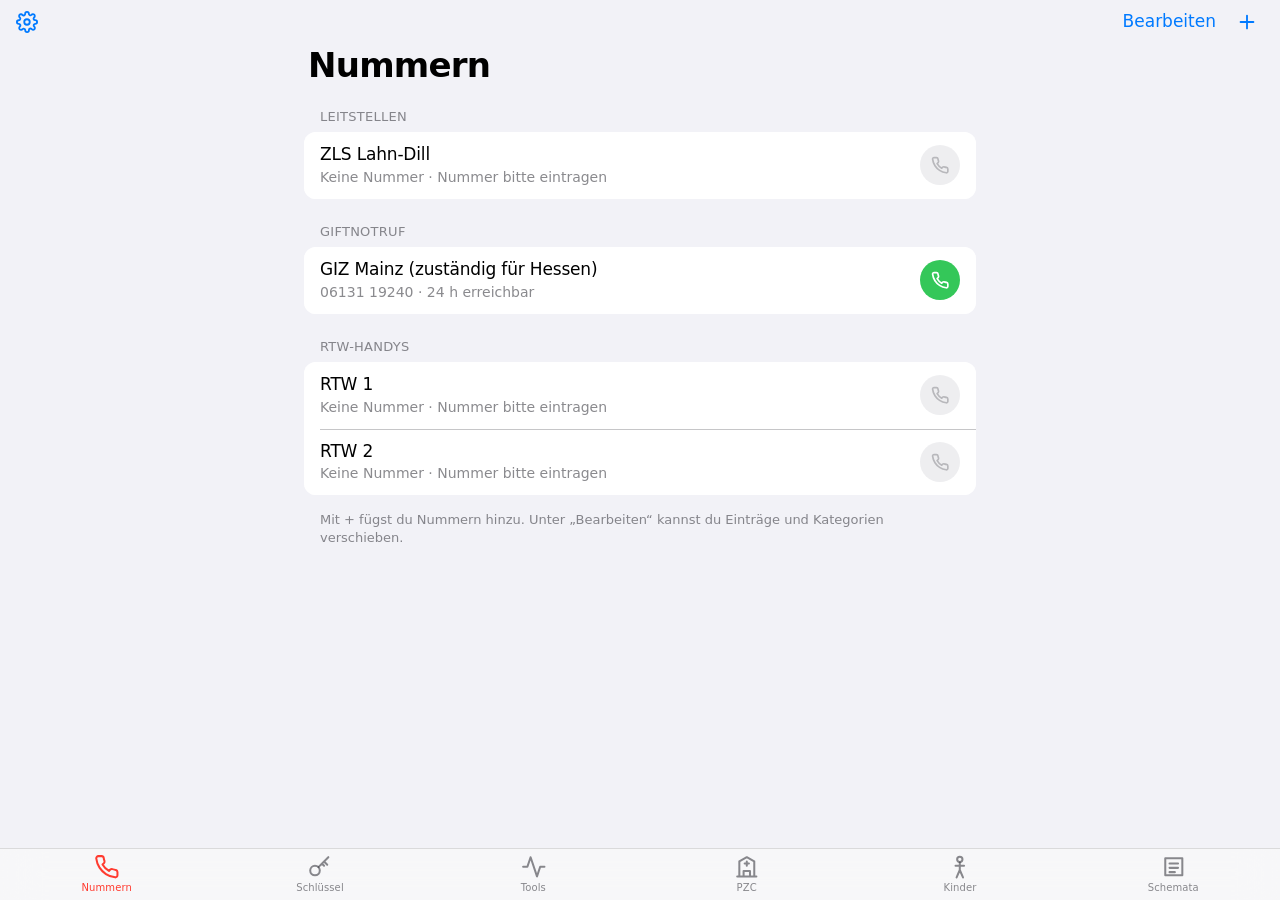
==== index.html @ 91bb999e "RD Pocket: Web-App für den Rettungsdienst Nummern, Schlüsselcodes, Puls/AF-Zähler, CPR-Metronom, PZC" ====
<!doctype html>
<html lang="de">
<head>
  <meta charset="utf-8">
  <meta name="viewport" content="width=device-width, initial-scale=1, viewport-fit=cover">
  <meta name="apple-mobile-web-app-capable" content="yes">
  <meta name="mobile-web-app-capable" content="yes">
  <meta name="apple-mobile-web-app-status-bar-style" content="black-translucent">
  <meta name="apple-mobile-web-app-title" content="RD Pocket">
  <meta name="format-detection" content="telephone=no">
  <meta name="robots" content="noindex, nofollow">
  <meta name="theme-color" content="#000000" media="(prefers-color-scheme: dark)">
  <meta name="theme-color" content="#f2f2f7" media="(prefers-color-scheme: light)">
  <title>RD Pocket</title>
  <link rel="manifest" href="manifest.webmanifest">
  <link rel="apple-touch-icon" href="icon-180.png">
  <link rel="icon" href="icon-512.png">
  <link rel="stylesheet" href="styles.css">
</head>
<body>
  <header class="navbar" id="navbar">
    <div class="nav-left" id="navLeft"></div>
    <div class="nav-title" id="navTitle"></div>
    <div class="nav-right" id="navRight"></div>
  </header>

  <main id="viewport"><div id="view" class="page"></div></main>

  <nav class="tabbar" id="tabbar">
    <button data-tab="nummern">
      <svg viewBox="0 0 24 24"><path d="M22 16.9v3a2 2 0 0 1-2.2 2 19.8 19.8 0 0 1-8.6-3.1 19.5 19.5 0 0 1-6-6A19.8 19.8 0 0 1 2.1 4.2 2 2 0 0 1 4.1 2h3a2 2 0 0 1 2 1.7c.1 1 .4 1.9.7 2.8a2 2 0 0 1-.5 2.1L8 9.9a16 16 0 0 0 6 6l1.3-1.3a2 2 0 0 1 2.1-.4c.9.3 1.8.6 2.8.7a2 2 0 0 1 1.7 2z"/></svg>
      <span>Nummern</span></button>
    <button data-tab="codes">
      <svg viewBox="0 0 24 24"><circle cx="7.5" cy="15.5" r="4.5"/><path d="M10.7 12.3L20 3M16 7l3 3M14 9l2 2"/></svg>
      <span>Schlüssel</span></button>
    <button data-tab="tools">
      <svg viewBox="0 0 24 24"><path d="M22 12h-4l-3 9L9 3l-3 9H2"/></svg>
      <span>Tools</span></button>
    <button data-tab="pzc">
      <svg viewBox="0 0 24 24"><path d="M3 21h18M5 21V7l7-4 7 4v14M10 9h4M12 7v4M9 21v-5h6v5"/></svg>
      <span>PZC</span></button>
    <button data-tab="kinder">
      <svg viewBox="0 0 24 24"><circle cx="12" cy="5" r="2.5"/><path d="M12 8v7M8 11h8M9 22l3-7 3 7"/></svg>
      <span>Kinder</span></button>
    <button data-tab="schema">
      <svg viewBox="0 0 24 24"><path d="M4 4h16v16H4zM8 9h8M8 13h8M8 17h5"/></svg>
      <span>Schemata</span></button>
  </nav>

  <div id="pagerLayer" class="pager-layer" aria-hidden="true"></div>
  <div id="sheetRoot"></div>
  <div id="toast" class="toast" role="status" aria-live="polite"></div>
  <!-- iOS 18+: Klick auf ein switch-Label löst ein haptisches Feedback aus -->
  <label id="hapticLabel" class="sr-only" aria-hidden="true"><input type="checkbox" switch tabindex="-1"></label>

  <script src="data.js"></script>
  <script src="app.js"></script>
</body>
</html>
---- styles.css ----
/* ============ Tokens (iOS-Systemfarben) ============ */
:root {
  --bg: #000000;
  --bg-grouped: #000000;
  --cell: #1c1c1e;
  --cell-2: #2c2c2e;
  --cell-3: #3a3a3c;
  --fill: rgba(118, 118, 128, .24);
  --sep: rgba(84, 84, 88, .65);
  --label: #ffffff;
  --label-2: rgba(235, 235, 245, .6);
  --label-3: rgba(235, 235, 245, .3);
  --red: #ff453a;
  --red-soft: rgba(255, 69, 58, .16);
  --blue: #0a84ff;
  --green: #30d158;
  --yellow: #ffd60a;
  --orange: #ff9f0a;
  --bar: rgba(22, 22, 24, .72);
  --bar-edge: rgba(255, 255, 255, .08);
  --shadow: 0 10px 40px rgba(0, 0, 0, .5);
  --radius: 12px;
  --tabh: 3.25rem;
  --navh: 2.75rem;
  color-scheme: dark;
}
@media (prefers-color-scheme: light) {
  :root:not([data-theme="dark"]) {
    --bg: #f2f2f7; --bg-grouped: #f2f2f7; --cell: #ffffff; --cell-2: #e5e5ea; --cell-3: #d1d1d6;
    --fill: rgba(118, 118, 128, .12); --sep: rgba(60, 60, 67, .29);
    --label: #000000; --label-2: rgba(60, 60, 67, .6); --label-3: rgba(60, 60, 67, .3);
    --red: #ff3b30; --red-soft: rgba(255, 59, 48, .12); --blue: #007aff; --green: #34c759; --yellow: #ffcc00; --orange: #ff9500;
    --bar: rgba(249, 249, 249, .78); --bar-edge: rgba(0, 0, 0, .12); --shadow: 0 10px 40px rgba(0, 0, 0, .18);
    color-scheme: light;
  }
}
:root[data-theme="light"] {
  --bg: #f2f2f7; --bg-grouped: #f2f2f7; --cell: #ffffff; --cell-2: #e5e5ea; --cell-3: #d1d1d6;
  --fill: rgba(118, 118, 128, .12); --sep: rgba(60, 60, 67, .29);
  --label: #000000; --label-2: rgba(60, 60, 67, .6); --label-3: rgba(60, 60, 67, .3);
  --red: #ff3b30; --red-soft: rgba(255, 59, 48, .12); --blue: #007aff; --green: #34c759; --yellow: #ffcc00; --orange: #ff9500;
  --bar: rgba(249, 249, 249, .78); --bar-edge: rgba(0, 0, 0, .12); --shadow: 0 10px 40px rgba(0, 0, 0, .18);
  color-scheme: light;
}

/* ============ Base ============ */
* { box-sizing: border-box; -webkit-tap-highlight-color: transparent; }
html { font: 100%/1.4 -apple-system, BlinkMacSystemFont, "SF Pro Text", system-ui, "Segoe UI", Roboto, sans-serif; -webkit-text-size-adjust: 100%; }
html, body { margin: 0; background: var(--bg); color: var(--label); }
body { -webkit-font-smoothing: antialiased; overscroll-behavior-y: none; -webkit-user-select: none; user-select: none; transition: background-color .3s ease; }
input, textarea { -webkit-user-select: text; user-select: text; }
button { font: inherit; color: inherit; cursor: pointer; touch-action: manipulation; }
a { color: inherit; }
.sr-only { position: fixed; left: -9999px; top: 0; width: 1px; height: 1px; overflow: hidden; }

/* ============ Navigation bar (translucent, scroll edge effect) ============ */
.navbar {
  position: fixed; top: 0; left: 0; right: 0; z-index: 20;
  height: calc(env(safe-area-inset-top) + var(--navh));
  padding: env(safe-area-inset-top) .5rem 0;
  display: grid; grid-template-columns: 1fr auto 1fr; align-items: center;
  background: transparent;
  transition: background-color .2s ease;
}
.navbar::after { /* Scroll-Edge statt harter Linie – nur sichtbar, wenn Inhalt darunter liegt */
  content: ""; position: absolute; left: 0; right: 0; bottom: -1px; height: 1px; background: var(--bar-edge); opacity: 0; transition: opacity .2s;
}
.navbar.scrolled { background: var(--bar); -webkit-backdrop-filter: blur(20px) saturate(180%); backdrop-filter: blur(20px) saturate(180%); }
.navbar.scrolled::after { opacity: 1; }
.nav-title { font-weight: 600; font-size: 1.0625rem; letter-spacing: -.01em; opacity: 0; transform: translateY(4px); transition: opacity .2s, transform .2s; white-space: nowrap; max-width: 60vw; overflow: hidden; text-overflow: ellipsis; }
.navbar.scrolled .nav-title, .navbar.always .nav-title { opacity: 1; transform: none; }
.nav-left { justify-self: start; display: flex; }
.nav-right { justify-self: end; display: flex; gap: .25rem; }
.navbtn { background: none; border: 0; color: var(--blue); font-size: 1.0625rem; padding: .5rem; min-height: 44px; min-width: 44px; display: flex; align-items: center; gap: .15rem; border-radius: 10px; transition: opacity .1s; }
.navbtn:active { opacity: .35; transition: none; }
.navbtn.bold { font-weight: 600; }
.navbtn svg { width: 1.375rem; height: 1.375rem; fill: none; stroke: currentColor; stroke-width: 2; stroke-linecap: round; stroke-linejoin: round; }

/* ============ Pages ============ */
#viewport { position: relative; overflow-x: clip; }
.page {
  padding: calc(env(safe-area-inset-top) + var(--navh)) 1rem calc(var(--tabh) + env(safe-area-inset-bottom) + 1.75rem);
  max-width: 44rem; margin: 0 auto; min-height: 100vh; background: var(--bg);
  will-change: transform; touch-action: pan-y;
}
/* Nachbarseite beim Wischen zwischen Reitern */
.pager-layer { position: fixed; inset: 0; z-index: 1; pointer-events: none; overflow: hidden; }
.pager-nb { position: absolute; top: 0; left: 0; right: 0; height: 100vh; overflow: hidden; }
.large-title { font-size: 2.125rem; line-height: 1.12; font-weight: 700; letter-spacing: -.022em; margin: .1rem .25rem .75rem; }
.subtitle { color: var(--label-2); font-size: .9375rem; margin: -.5rem .25rem 1rem; }

/* ============ Tab bar (translucent material) ============ */
.tabbar {
  position: fixed; bottom: 0; left: 0; right: 0; z-index: 20;
  display: grid; grid-template-columns: repeat(6, 1fr);
  height: calc(var(--tabh) + env(safe-area-inset-bottom));
  padding-bottom: env(safe-area-inset-bottom);
  background: var(--bar); -webkit-backdrop-filter: blur(20px) saturate(180%); backdrop-filter: blur(20px) saturate(180%);
  border-top: .5px solid var(--bar-edge);
}
.tabbar button { background: none; border: 0; color: var(--label-2); display: flex; flex-direction: column; align-items: center; justify-content: center; gap: 2px; font-size: .625rem; font-weight: 500; letter-spacing: .01em; }
.tabbar svg { width: 1.6rem; height: 1.6rem; fill: none; stroke: currentColor; stroke-width: 1.9; stroke-linecap: round; stroke-linejoin: round; transition: transform .12s ease-out; }
.tabbar button:active svg { transform: scale(.86); transition: none; }
.tabbar button.active { color: var(--red); }

/* ============ Grouped inset lists ============ */
.section-header { font-size: .8125rem; text-transform: uppercase; letter-spacing: .02em; color: var(--label-2); margin: 1.5rem 1rem .4rem; }
.section-header:first-child { margin-top: .25rem; }
.section-footer { font-size: .8125rem; color: var(--label-2); margin: .45rem 1rem 0; line-height: 1.35; }
.group { background: var(--cell); border-radius: var(--radius); overflow: hidden; }
.cell {
  position: relative; display: flex; align-items: center; gap: .75rem; min-height: 2.75rem; padding: .6875rem 1rem;
  background: var(--cell); transition: background-color .25s ease;
}
.cell + .cell::before { content: ""; position: absolute; top: 0; right: 0; left: 1rem; height: .5px; background: var(--sep); }
.cell.tappable:active, .cell.pressed { background: var(--cell-3); transition: none; }
.cell .grow { flex: 1; min-width: 0; }
.cell .t { font-size: 1.0625rem; letter-spacing: -.01em; }
.cell .s { font-size: .875rem; color: var(--label-2); margin-top: 1px; }
.cell .chev { color: var(--label-3); font-size: 1.25rem; font-weight: 600; }
.cell .val { color: var(--label-2); }
.card { background: var(--cell); border-radius: var(--radius); padding: 1rem; }
.muted { color: var(--label-2); }
.small { font-size: .875rem; }
.notice { background: var(--cell); border-radius: var(--radius); padding: .75rem 1rem; font-size: .875rem; color: var(--label-2); display: flex; gap: .65rem; align-items: flex-start; margin-top: 1rem; }
.notice b { color: var(--label); font-weight: 600; }
.notice .ico { color: var(--orange); font-size: 1.1rem; line-height: 1.2; }

/* ============ Buttons ============ */
.btn {
  border: 0; border-radius: 12px; padding: .8rem 1rem; font-size: 1.0625rem; font-weight: 600; letter-spacing: -.01em;
  background: var(--fill); color: var(--blue); display: inline-flex; align-items: center; justify-content: center; gap: .4rem;
  transition: transform .15s ease-out, opacity .15s;
}
.btn:active { transform: scale(.97); opacity: .8; transition: none; }
.btn.filled { background: var(--blue); color: #fff; }
.btn.red { background: var(--red); color: #fff; }
.btn.tinted-red { background: var(--red-soft); color: var(--red); }
.btn.block { width: 100%; }
.btn:disabled { opacity: .35; transform: none; }
.btn-row { display: grid; grid-template-columns: 1fr 1fr; gap: .625rem; }
.round {
  width: 2.5rem; height: 2.5rem; border-radius: 50%; border: 0; flex: none; display: grid; place-items: center; text-decoration: none;
  background: var(--green); color: #fff; transition: transform .15s ease-out;
}
.round:active { transform: scale(.88); transition: none; }
.round.blue { background: var(--blue); }
.round.off { background: var(--fill); color: var(--label-3); pointer-events: none; }
.round svg { width: 1.15rem; height: 1.15rem; fill: none; stroke: currentColor; stroke-width: 2.2; stroke-linecap: round; stroke-linejoin: round; }
.keycode { font: 600 1.25rem/1 ui-monospace, "SF Mono", Menlo, monospace; letter-spacing: .06em; font-variant-numeric: tabular-nums; background: var(--fill); padding: .45rem .7rem; border-radius: 9px; white-space: nowrap; }
.keycode.none { color: var(--label-3); }
.del-btn { width: 1.4rem; height: 1.4rem; border-radius: 50%; border: 0; background: var(--red); color: #fff; font-weight: 800; font-size: 1rem; line-height: 1; flex: none; display: grid; place-items: center; }

/* ============ Bearbeiten: Drag & Drop ============ */
.edit-list { position: relative; }
.ed-item { position: relative; display: flex; align-items: center; gap: .75rem; background: var(--bg); }
.ed-head { padding: 1.25rem .25rem .4rem 1rem; }
.ed-item:first-child.ed-head { padding-top: .25rem; }
.ed-gname { flex: 1; text-align: left; border: 0; background: none; padding: .2rem 0; font-size: .8125rem; text-transform: uppercase; letter-spacing: .02em; color: var(--label-2); font-weight: 600; }
.ed-gname:active { opacity: .5; }
.ed-cell { background: var(--cell); padding: .55rem .25rem .55rem 1rem; min-height: 3.25rem; }
.ed-cell:not(.first)::before { content: ""; position: absolute; top: 0; right: 0; left: 3.15rem; height: .5px; background: var(--sep); }
.ed-cell.first { border-radius: var(--radius) var(--radius) 0 0; }
.ed-cell.last { border-radius: 0 0 var(--radius) var(--radius); }
.ed-cell.first.last, .ed-cell.only { border-radius: var(--radius); }
.ed-cell .grow { flex: 1; min-width: 0; cursor: pointer; }
.ed-cell .t { font-size: 1.0625rem; letter-spacing: -.01em; }
.ed-cell .s { font-size: .875rem; color: var(--label-2); }
.ed-empty { color: var(--label-3); font-size: .9375rem; justify-content: center; border: 1.5px dashed var(--sep); background: transparent; }
.handle { width: 2.75rem; height: 2.75rem; flex: none; display: grid; place-items: center; color: var(--label-3); touch-action: none; cursor: grab; }
.handle svg { width: 1.3rem; height: 1.3rem; fill: none; stroke: currentColor; stroke-width: 2; stroke-linecap: round; }
.ed-item.shifting { transition: transform .22s cubic-bezier(.2, .8, .2, 1); }
.ed-item.lifted { z-index: 10; border-radius: var(--radius); box-shadow: 0 12px 32px rgba(0, 0, 0, .35); cursor: grabbing; }
.ed-head.lifted { background: var(--cell-2); }
.ed-cell.lifted::before { display: none; }
.ed-item .del-btn { transition: transform .25s cubic-bezier(.2, .8, .2, 1); }
.ed-item.reveal .del-btn { transform: rotate(-90deg); }
.del-confirm { display: none; border: 0; background: var(--red); color: #fff; font-size: .9375rem; font-weight: 600; padding: 0 1rem; align-self: stretch; margin: -.55rem -.25rem -.55rem 0; flex: none; }
.ed-head .del-confirm { margin: .2rem 0; border-radius: 8px; padding: .35rem .8rem; font-size: .8125rem; align-self: center; }
.ed-cell.first .del-confirm { border-top-right-radius: var(--radius); }
.ed-cell.last .del-confirm { border-bottom-right-radius: var(--radius); }
.ed-cell.only .del-confirm, .ed-cell.first.last .del-confirm { border-radius: 0 var(--radius) var(--radius) 0; }
.ed-item.reveal .del-confirm { display: block; animation: revealIn .22s cubic-bezier(.2, .8, .2, 1); }
.ed-item.reveal .handle { display: none; }
.del-confirm:active { filter: brightness(.85); }
@keyframes revealIn { from { opacity: 0; transform: translateX(24px); } to { opacity: 1; transform: none; } }

/* ============ Action Sheet (statt confirm) ============ */
.action-sheet { position: fixed; left: 0; right: 0; bottom: 0; z-index: 45; max-width: 30rem; margin: 0 auto; padding: 0 .5rem calc(env(safe-area-inset-bottom) + .5rem); will-change: transform; }
.as-group, .as-cancel { background: var(--bar); -webkit-backdrop-filter: blur(24px) saturate(180%); backdrop-filter: blur(24px) saturate(180%); border-radius: 14px; overflow: hidden; }
.as-msg { padding: .9rem 1rem; text-align: center; font-size: .8125rem; color: var(--label-2); display: flex; flex-direction: column; gap: .25rem; }
.as-msg b { font-weight: 600; color: var(--label-2); }
.as-btn { display: block; width: 100%; border: 0; background: none; color: var(--blue); font-size: 1.25rem; min-height: 3.5rem; border-top: .5px solid var(--sep); }
.as-btn.red { color: var(--red); }
.as-btn:active { background: var(--fill); }
.as-cancel { margin-top: .5rem; font-weight: 600; border-top: 0; }
.scrim + .action-sheet { z-index: 46; }
.ta { width: 100%; min-height: 9rem; border: 0; border-radius: var(--radius); background: var(--cell); color: var(--label); font: inherit; font-size: 1rem; padding: .75rem 1rem; outline: none; resize: vertical; }
@media (prefers-reduced-transparency: reduce) { .as-group, .as-cancel { -webkit-backdrop-filter: none; backdrop-filter: none; background: var(--cell); } }

/* ============ Segmented control (spring thumb) ============ */
.seg { position: relative; display: grid; grid-auto-flow: column; grid-auto-columns: 1fr; background: var(--fill); border-radius: 9px; padding: 2px; margin: 0 0 1.1rem; }
.seg .thumb { position: absolute; top: 2px; bottom: 2px; left: 0; border-radius: 7px; background: var(--cell-3); box-shadow: 0 3px 8px rgba(0,0,0,.12), 0 3px 1px rgba(0,0,0,.04); will-change: transform; }
:root[data-theme="light"] .seg .thumb { background: #fff; }
@media (prefers-color-scheme: light) { :root:not([data-theme="dark"]) .seg .thumb { background: #fff; } }
.seg button { position: relative; z-index: 1; border: 0; background: none; padding: .42rem .25rem; font-size: .8125rem; font-weight: 500; transition: opacity .1s; }
.seg button.active { font-weight: 600; }
.seg button:active { opacity: .6; transition: none; }

/* ============ Inputs ============ */
.field { display: flex; align-items: center; gap: .75rem; padding: 0 1rem; min-height: 2.75rem; background: var(--cell); position: relative; }
.field + .field::before { content: ""; position: absolute; top: 0; right: 0; left: 1rem; height: .5px; background: var(--sep); }
.field label { width: 6.5rem; flex: none; font-size: 1.0625rem; }
.field input, .field select { flex: 1; min-width: 0; border: 0; background: none; color: var(--label); font: inherit; font-size: 1.0625rem; padding: .7rem 0; outline: none; text-align: right; -webkit-appearance: none; appearance: none; }
.field select { direction: rtl; color: var(--label-2); }
.field input::placeholder { color: var(--label-3); }
.search { width: 100%; border: 0; border-radius: 10px; background: var(--fill); color: var(--label); font: inherit; font-size: 1.0625rem; padding: .5rem .75rem .5rem 2rem; outline: none;
  background-image: url("data:image/svg+xml,%3Csvg xmlns='http://www.w3.org/2000/svg' viewBox='0 0 24 24' fill='none' stroke='%238e8e93' stroke-width='2.5' stroke-linecap='round'%3E%3Ccircle cx='11' cy='11' r='7'/%3E%3Cpath d='M20 20l-3.5-3.5'/%3E%3C/svg%3E");
  background-repeat: no-repeat; background-size: 1rem; background-position: .6rem center; }
.search::placeholder { color: var(--label-2); }

/* ============ Tapper ============ */
.tapgrid { display: grid; grid-template-columns: 1fr 1fr; gap: .75rem; }
.tapper { background: var(--cell); border-radius: 20px; padding: 1rem .9rem .9rem; text-align: center; }
.tapper .kind { font-size: .8125rem; font-weight: 600; color: var(--label-2); text-transform: uppercase; letter-spacing: .03em; }
.tapper .num { font-size: 3.25rem; font-weight: 700; letter-spacing: -.03em; line-height: 1.05; font-variant-numeric: tabular-nums; }
.tapper .unit { color: var(--label-2); font-size: .8125rem; }
.tapbtn {
  position: relative; width: 100%; aspect-ratio: 1; border-radius: 50%; border: 0; margin: .9rem 0 .7rem;
  font-size: 1.15rem; font-weight: 700; letter-spacing: .04em; color: #fff; overflow: visible;
  transition: transform .22s cubic-bezier(.2,.9,.3,1.2);
}
.tapbtn.puls { background: radial-gradient(circle at 35% 28%, #ff7b72, #d70015 75%); box-shadow: 0 8px 24px rgba(255, 59, 48, .35); }
.tapbtn.af { background: radial-gradient(circle at 35% 28%, #64b5ff, #0060df 75%); box-shadow: 0 8px 24px rgba(10, 132, 255, .35); }
.tapbtn.down { transform: scale(.93); transition: none; }
.tapbtn .ring { position: absolute; inset: 0; border-radius: 50%; border: 3px solid currentColor; opacity: 0; pointer-events: none; }
.tapbtn.puls .ring { color: #ff6961; } .tapbtn.af .ring { color: #64b5ff; }
.tapbtn .ring.go { animation: ring .5s ease-out; }
@keyframes ring { from { opacity: .8; transform: scale(1); } to { opacity: 0; transform: scale(1.18); } }
.dots { display: flex; justify-content: center; gap: 4px; height: 8px; }
.dots i { width: 6px; height: 6px; border-radius: 50%; background: var(--fill); transition: background-color .15s, transform .15s; }
.dots i.on { background: var(--label-2); }
.dots.done i { background: var(--green); }
.tapper .info { font-size: .8125rem; color: var(--label-2); margin-top: .55rem; min-height: 1.15em; }
.tapper .info b { color: var(--orange); font-weight: 600; }
.linkbtn { background: none; border: 0; color: var(--blue); font-size: .9375rem; padding: .5rem; margin-top: .2rem; }
.linkbtn:active { opacity: .35; }

/* ============ CPR ============ */
.cpr-wrap { display: grid; place-items: center; margin: .25rem 0 1.25rem; }
.cpr-circle {
  width: min(64vw, 16rem); aspect-ratio: 1; border-radius: 50%; display: grid; place-items: center; text-align: center;
  background: var(--cell); box-shadow: inset 0 0 0 6px var(--cell-2); transition: background-color .18s ease-out, transform .18s ease-out, box-shadow .18s;
}
.cpr-circle.beat { background: var(--red); transform: scale(.965); box-shadow: inset 0 0 0 6px rgba(255,255,255,.18); transition: none; }
.cpr-circle.vent { background: var(--blue); box-shadow: inset 0 0 0 6px rgba(255,255,255,.18); }
.cpr-circle .big { font-size: 4.25rem; font-weight: 700; letter-spacing: -.03em; line-height: 1; font-variant-numeric: tabular-nums; }
.cpr-circle .lbl { font-size: .9375rem; color: var(--label-2); margin-top: .25rem; }
.cpr-circle.beat .lbl, .cpr-circle.vent .lbl { color: rgba(255,255,255,.85); }
.stepper-row { display: flex; align-items: center; gap: .75rem; }
.stepper { display: flex; background: var(--fill); border-radius: 9px; overflow: hidden; flex: none; }
.stepper button { width: 2.9rem; height: 2rem; border: 0; background: none; font-size: 1.25rem; font-weight: 500; }
.stepper button:active { background: var(--cell-3); }
.stepper button + button { border-left: .5px solid var(--sep); }
.timers { display: grid; grid-template-columns: 1fr 1fr; gap: .625rem; }
.timer { background: var(--cell); border-radius: var(--radius); padding: .7rem .9rem; transition: background-color .3s; }
.timer .tl { font-size: .8125rem; color: var(--label-2); }
.timer .tv { font-size: 1.85rem; font-weight: 600; letter-spacing: -.02em; font-variant-numeric: tabular-nums; }
.timer.alert { background: var(--red); color: #fff; }
.timer.alert .tl { color: rgba(255,255,255,.8); }

/* ============ PZC ============ */
.pzc-hero { text-align: center; padding: 1.25rem 1rem 1rem; }
.pzc-code { font: 700 2.75rem/1 ui-monospace, "SF Mono", Menlo, monospace; letter-spacing: .06em; font-variant-numeric: tabular-nums; }
.pzc-code .gap { display: inline-block; width: .35em; }
.pzc-code .ph { color: var(--label-3); }
.pzc-parts { display: grid; grid-template-columns: 3fr 2fr 1fr; max-width: 15rem; margin: .45rem auto 0; font-size: .6875rem; color: var(--label-2); text-transform: uppercase; letter-spacing: .04em; }
.pzc-label { margin-top: .7rem; font-size: .9375rem; min-height: 1.3em; }
.urg { display: grid; grid-template-columns: repeat(3, 1fr); gap: .5rem; }
.urg button { border: 0; border-radius: 12px; padding: .7rem .3rem; font-weight: 600; font-size: .875rem; background: var(--cell); color: var(--label); display: flex; flex-direction: column; align-items: center; gap: .3rem; box-shadow: inset 0 0 0 2px transparent; transition: box-shadow .2s, background-color .2s, transform .15s; }
.urg button:active { transform: scale(.96); transition: none; }
.urg .dot { width: .75rem; height: .75rem; border-radius: 50%; }
.urg .u1 .dot { background: var(--red); } .urg .u2 .dot { background: var(--yellow); } .urg .u3 .dot { background: var(--green); }
.urg .u1.sel { background: var(--red); color: #fff; } .urg .u1.sel .dot { background: #fff; }
.urg .u2.sel { background: var(--yellow); color: #000; } .urg .u2.sel .dot { background: #000; }
.urg .u3.sel { background: var(--green); color: #000; } .urg .u3.sel .dot { background: #000; }
.rmi .code { font: 600 1rem ui-monospace, "SF Mono", Menlo, monospace; color: var(--red); width: 2.6rem; flex: none; }
.rmi .check { color: var(--blue); font-weight: 700; opacity: 0; }
.rmi.sel .check { opacity: 1; }
.chips { display: flex; flex-wrap: wrap; gap: .5rem; }
.chip { border: 0; background: var(--cell); border-radius: 999px; padding: .45rem .85rem; font-size: .9375rem; font-variant-numeric: tabular-nums; transition: transform .15s; }
.chip:active { transform: scale(.95); transition: none; }
.chip.sel { background: var(--blue); color: #fff; }
.chip.mono { font-family: ui-monospace, "SF Mono", Menlo, monospace; }
details.cat > summary { list-style: none; display: flex; align-items: center; justify-content: space-between; cursor: pointer; }
details.cat > summary::-webkit-details-marker { display: none; }
details.cat > summary .chev { transition: transform .25s cubic-bezier(.2,.8,.2,1); }
details.cat[open] > summary .chev { transform: rotate(90deg); }
details.cat > .cell::before { content: ""; position: absolute; top: 0; right: 0; left: 1rem; height: .5px; background: var(--sep); }
details.cat > .cell { padding-left: 1.25rem; }
details.cat + details.cat > summary::before { content: ""; position: absolute; top: 0; right: 0; left: 1rem; height: .5px; background: var(--sep); }
.age-row { display: flex; gap: .5rem; align-items: center; }
.age-input { flex: 1; min-width: 0; border: 0; border-radius: 10px; background: var(--cell); color: var(--label); font: inherit; font-size: 1.0625rem; padding: .65rem .85rem; outline: none; font-variant-numeric: tabular-nums; }
.age-input:disabled { opacity: .4; }
.ivena-btn { font-size: 1.125rem; padding: 1rem; border-radius: 14px; }

/* ============ Tables ============ */
table.vt { width: 100%; border-collapse: collapse; font-size: .875rem; font-variant-numeric: tabular-nums; }
table.vt th { text-align: left; font-size: .75rem; color: var(--label-2); font-weight: 500; padding: .6rem .5rem .35rem; }
table.vt td { padding: .6rem .5rem; border-top: .5px solid var(--sep); }
table.vt td:first-child { font-weight: 500; }
table.vt tr.hl td { background: var(--red-soft); }
.kv .cell .t { font-size: 1rem; }
.kv .cell .val { font-weight: 600; color: var(--label); font-variant-numeric: tabular-nums; text-align: right; }

/* ============ Schemes / Scores ============ */
.letter { width: 2.25rem; height: 2.25rem; border-radius: 9px; background: var(--red); color: #fff; display: grid; place-items: center; font-weight: 700; font-size: 1.125rem; flex: none; }
.letter.sm { width: 2.6rem; font-size: .75rem; letter-spacing: -.01em; }
.scheme-item { align-items: flex-start; }
.scheme-item .t { font-weight: 600; }
.score-bar { position: sticky; top: calc(env(safe-area-inset-top) + var(--navh) + .5rem); z-index: 5; display: flex; align-items: center; gap: .75rem; padding: .75rem 1rem; margin-bottom: .5rem; border-radius: 14px;
  background: var(--bar); -webkit-backdrop-filter: blur(20px) saturate(180%); backdrop-filter: blur(20px) saturate(180%); box-shadow: 0 0 0 .5px var(--bar-edge), 0 6px 20px rgba(0,0,0,.18); }
.score-bar .sv { font-size: 2.25rem; font-weight: 700; letter-spacing: -.03em; font-variant-numeric: tabular-nums; min-width: 2.5ch; text-align: right; }
.score-bar .st { flex: 1; font-size: .875rem; font-weight: 500; }
.opt .pts { width: 1.5rem; font-weight: 700; color: var(--label-2); font-variant-numeric: tabular-nums; }
.opt .tick, .chk .tick { color: var(--blue); font-weight: 700; opacity: 0; transition: opacity .15s; }
.opt.sel .tick, .chk.sel .tick { opacity: 1; }
.opt.sel .pts { color: var(--blue); }
.chk .box { width: 1.4rem; height: 1.4rem; border-radius: 50%; border: 1.5px solid var(--label-3); flex: none; display: grid; place-items: center; color: #fff; font-size: .8rem; font-weight: 800; transition: background-color .15s, border-color .15s; }
.chk.sel .box { background: var(--blue); border-color: var(--blue); }

/* ============ Sheet ============ */
.scrim { position: fixed; inset: 0; z-index: 40; background: rgba(0,0,0,.4); opacity: 0; }
.sheet {
  position: fixed; left: 0; right: 0; bottom: 0; z-index: 41; max-width: 44rem; margin: 0 auto;
  max-height: calc(100% - env(safe-area-inset-top) - 1rem); display: flex; flex-direction: column;
  background: var(--bg-grouped); border-radius: 14px 14px 0 0; box-shadow: var(--shadow);
  padding-bottom: env(safe-area-inset-bottom); will-change: transform; touch-action: none;
}
:root[data-theme="dark"] .sheet, :root:not([data-theme="light"]) .sheet { --bg-grouped: #1c1c1e; --cell: #2c2c2e; --cell-3: #48484a; }
@media (prefers-color-scheme: light) { :root:not([data-theme="dark"]) .sheet { --bg-grouped: #f2f2f7; --cell: #fff; --cell-3: #d1d1d6; } }
:root[data-theme="light"] .sheet { --bg-grouped: #f2f2f7; --cell: #fff; --cell-3: #d1d1d6; }
.sheet .grabber { width: 2.25rem; height: 5px; border-radius: 3px; background: var(--label-3); margin: .4rem auto 0; flex: none; }
.sheet-head { display: grid; grid-template-columns: 1fr auto 1fr; align-items: center; padding: 0 .5rem; min-height: 3rem; flex: none; }
.sheet-head .h { font-weight: 600; font-size: 1.0625rem; }
.sheet-head .navbtn:last-child { justify-self: end; }
.sheet-body { overflow-y: auto; padding: .25rem 1rem 1.5rem; touch-action: pan-y; -webkit-overflow-scrolling: touch; }

/* ============ Toast ============ */
.toast { position: fixed; left: 50%; bottom: calc(var(--tabh) + env(safe-area-inset-bottom) + 1rem); z-index: 60; transform: translate(-50%, 12px) scale(.96); opacity: 0;
  background: var(--bar); -webkit-backdrop-filter: blur(20px) saturate(180%); backdrop-filter: blur(20px) saturate(180%);
  box-shadow: 0 0 0 .5px var(--bar-edge), 0 8px 24px rgba(0,0,0,.25); color: var(--label);
  padding: .6rem 1rem; border-radius: 999px; font-size: .875rem; font-weight: 600; transition: opacity .2s, transform .3s cubic-bezier(.2,.9,.3,1); pointer-events: none; max-width: 90vw; text-align: center; }
.toast.show { opacity: 1; transform: translate(-50%, 0) scale(1); }

.dist { font-weight: 600; font-variant-numeric: tabular-nums; color: var(--label-2); font-size: .9375rem; white-space: nowrap; }
.disclaimer { font-size: .75rem; color: var(--label-3); text-align: center; margin: 2rem 1rem 0; line-height: 1.4; }

/* ============ Accessibility ============ */
@media (prefers-reduced-motion: reduce) {
  *, *::before, *::after { animation-duration: .01ms !important; transition-duration: .12s !important; }
  .tapbtn.down, .cpr-circle.beat, .btn:active, .chip:active, .round:active { transform: none !important; }
}
@media (prefers-reduced-transparency: reduce) {
  .navbar.scrolled, .tabbar, .score-bar, .toast { -webkit-backdrop-filter: none; backdrop-filter: none; background: var(--cell); }
}
@media (prefers-contrast: more) {
  :root { --sep: rgba(255,255,255,.5); --label-2: rgba(235,235,245,.85); }
  .group, .card, .tapper, .timer { box-shadow: 0 0 0 1px var(--sep); }
}
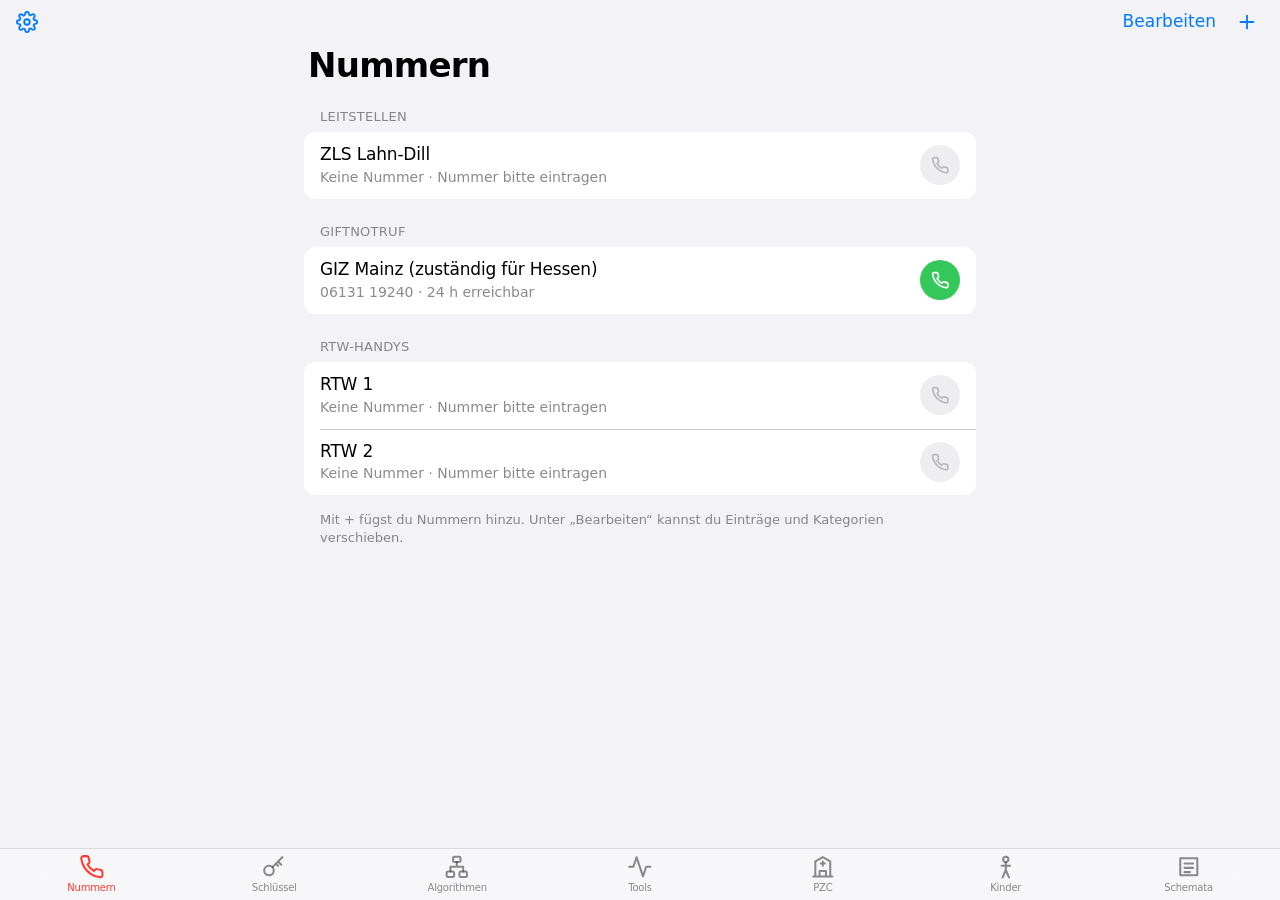
==== commit 16fe8779: "Neuer Reiter Algorithmen (Hessenalgorithmen V4.2.1 LDK) - Basisalgorithmus, K1-K20, M1-M27, P1-P5, V" ====
--- a/index.html
+++ b/index.html
@@ -33,6 +33,9 @@
     <button data-tab="codes">
       <svg viewBox="0 0 24 24"><circle cx="7.5" cy="15.5" r="4.5"/><path d="M10.7 12.3L20 3M16 7l3 3M14 9l2 2"/></svg>
       <span>Schlüssel</span></button>
+    <button data-tab="algo">
+      <svg viewBox="0 0 24 24"><rect x="8.5" y="2.5" width="7" height="5" rx="1.2"/><rect x="2.5" y="16.5" width="7" height="5" rx="1.2"/><rect x="14.5" y="16.5" width="7" height="5" rx="1.2"/><path d="M12 7.5v4.5M6 16.5V12h12v4.5"/></svg>
+      <span>Algorithmen</span></button>
     <button data-tab="tools">
       <svg viewBox="0 0 24 24"><path d="M22 12h-4l-3 9L9 3l-3 9H2"/></svg>
       <span>Tools</span></button>
@@ -54,6 +57,10 @@
   <label id="hapticLabel" class="sr-only" aria-hidden="true"><input type="checkbox" switch tabindex="-1"></label>
 
   <script src="data.js"></script>
+  <script src="algos-k.js"></script>
+  <script src="algos-m.js"></script>
+  <script src="algos-v.js"></script>
+  <script src="algo.js"></script>
   <script src="app.js"></script>
 </body>
 </html>
--- a/styles.css
+++ b/styles.css
@@ -92,7 +92,7 @@
 /* ============ Tab bar (translucent material) ============ */
 .tabbar {
   position: fixed; bottom: 0; left: 0; right: 0; z-index: 20;
-  display: grid; grid-template-columns: repeat(6, 1fr);
+  display: grid; grid-template-columns: repeat(7, 1fr);
   height: calc(var(--tabh) + env(safe-area-inset-bottom));
   padding-bottom: env(safe-area-inset-bottom);
   background: var(--bar); -webkit-backdrop-filter: blur(20px) saturate(180%); backdrop-filter: blur(20px) saturate(180%);
@@ -328,6 +328,41 @@
 .opt.sel .pts { color: var(--blue); }
 .chk .box { width: 1.4rem; height: 1.4rem; border-radius: 50%; border: 1.5px solid var(--label-3); flex: none; display: grid; place-items: center; color: #fff; font-size: .8rem; font-weight: 800; transition: background-color .15s, border-color .15s; }
 .chk.sel .box { background: var(--blue); border-color: var(--blue); }
+.chk .box { color: transparent; }
+.chk.sel .box { color: #fff; }
+.chk.warn.sel .box { background: var(--red); border-color: var(--red); }
+.chk .s { font-size: .8125rem; }
+
+/* ============ Slider (iOS-Stil) ============ */
+.slider-cell { display: block; padding: .85rem 1rem 1rem; }
+.slider-cell .sl-label { font-size: 1.0625rem; letter-spacing: -.01em; margin-bottom: .55rem; }
+.slider-cell .sl-label b { font-weight: 600; font-variant-numeric: tabular-nums; }
+input[type=range].ios {
+  -webkit-appearance: none; appearance: none; width: 100%; height: 2rem; margin: 0; background: transparent; touch-action: none; --p: 50%;
+}
+input[type=range].ios::-webkit-slider-runnable-track {
+  height: 4px; border-radius: 2px;
+  background: linear-gradient(to right, var(--slider-fill) 0 var(--p), var(--fill) var(--p) 100%);
+}
+input[type=range].ios::-webkit-slider-thumb {
+  -webkit-appearance: none; width: 2.4rem; height: 1.6rem; margin-top: calc(2px - .8rem); border-radius: .8rem; background: #fff;
+  box-shadow: 0 .5px 4px rgba(0,0,0,.12), 0 6px 13px rgba(0,0,0,.12); transition: transform .12s ease-out;
+}
+input[type=range].ios:active::-webkit-slider-thumb { transform: scale(1.08); }
+input[type=range].ios::-moz-range-track { height: 4px; border-radius: 2px; background: var(--fill); }
+input[type=range].ios::-moz-range-progress { height: 4px; border-radius: 2px; background: var(--slider-fill); }
+input[type=range].ios::-moz-range-thumb { width: 2.4rem; height: 1.6rem; border: 0; border-radius: .8rem; background: #fff; box-shadow: 0 .5px 4px rgba(0,0,0,.12), 0 6px 13px rgba(0,0,0,.12); }
+:root { --slider-fill: #e3e9f7; }
+:root[data-theme="light"] { --slider-fill: var(--blue); }
+@media (prefers-color-scheme: light) { :root:not([data-theme="dark"]) { --slider-fill: var(--blue); } }
+.result-big { font-size: 1.0625rem; }
+.result-big .val { font-weight: 700 !important; font-size: 1.25rem; color: var(--label) !important; }
+
+/* Pädiatrisches Beurteilungsdreieck */
+.pat-tri { display: block; width: 11rem; margin: .5rem auto 1rem; overflow: visible; }
+.pat-tri line { stroke: var(--green); stroke-width: 7; stroke-linecap: round; transition: stroke .2s; }
+.pat-tri line.bad { stroke: var(--red); }
+.pat-tri text { fill: var(--label-2); font-size: 11px; font-weight: 600; text-anchor: middle; }
 
 /* ============ Sheet ============ */
 .scrim { position: fixed; inset: 0; z-index: 40; background: rgba(0,0,0,.4); opacity: 0; }
@@ -356,6 +391,97 @@
 .dist { font-weight: 600; font-variant-numeric: tabular-nums; color: var(--label-2); font-size: .9375rem; white-space: nowrap; }
 .disclaimer { font-size: .75rem; color: var(--label-3); text-align: center; margin: 2rem 1rem 0; line-height: 1.4; }
 
+/* ============ Algorithmen ============ */
+.tabbar button span { white-space: nowrap; letter-spacing: -.02em; }
+.search-wrap { margin-bottom: .6rem; }
+.cat-chips { display: flex; gap: .5rem; overflow-x: auto; margin: 0 -1rem .25rem; padding: 0 1rem .25rem; scrollbar-width: none; }
+.cat-chips::-webkit-scrollbar { display: none; }
+.cat-chips .chip { white-space: nowrap; flex: none; color: var(--label); font-size: .875rem; }
+.cat-chips .chip.sel { color: #fff; }
+.cat-dot { display: inline-block; width: .55rem; height: .55rem; border-radius: 50%; margin-right: .4rem; vertical-align: .05em; }
+.acode { --ac: var(--red); flex: none; min-width: 2.6rem; height: 1.7rem; padding: 0 .4rem; border-radius: 8px; display: inline-grid; place-items: center;
+  background: color-mix(in srgb, var(--ac) 18%, transparent); color: var(--ac); font-weight: 700; font-size: .8125rem; letter-spacing: -.01em; font-variant-numeric: tabular-nums; }
+.algo-row .s { overflow: hidden; text-overflow: ellipsis; display: -webkit-box; -webkit-line-clamp: 2; -webkit-box-orient: vertical; }
+.algo-row mark { background: color-mix(in srgb, var(--yellow) 45%, transparent); color: inherit; border-radius: 3px; padding: 0 .1em; }
+.kid-tag { flex: none; font-size: .6875rem; font-weight: 600; color: var(--blue); background: color-mix(in srgb, var(--blue) 15%, transparent); border-radius: 6px; padding: .15rem .4rem; }
+.empty { text-align: center; color: var(--label-2); padding: 2rem 1rem; }
+.algo-head { display: flex; align-items: center; gap: .5rem; margin: .25rem .25rem .35rem; }
+.algo-head .acode { height: 1.9rem; font-size: .9375rem; }
+.algo-cat { color: var(--label-2); font-size: .875rem; font-weight: 500; }
+.algo-title { font-size: 1.75rem; }
+.legend { background: var(--cell); border-radius: 12px; padding: .55rem .9rem; margin-bottom: 1rem; font-size: .8125rem; color: var(--label-2); }
+.legend summary { cursor: pointer; font-weight: 600; color: var(--label); font-size: .875rem; }
+.lg-row { display: flex; align-items: center; gap: .6rem; margin-top: .45rem; }
+.lg-sw { flex: none; width: 1.6rem; height: 1rem; border-radius: 4px; padding: 0 !important; }
+
+/* Flussdiagramm */
+.fl { padding-bottom: .5rem; }
+.fl-seq { display: flex; flex-direction: column; }
+.fl-seq > * + * { margin-top: 1.15rem; position: relative; }
+.fl-seq > * + *::before { content: ""; position: absolute; left: 50%; top: -1.15rem; height: calc(1.15rem - 5px); width: 2px; margin-left: -1px; background: var(--label-3); }
+.fl-seq > * + *::after { content: ""; position: absolute; left: 50%; top: -6px; margin-left: -5px; border: 5px solid transparent; border-top: 6px solid var(--label-3); border-bottom: 0; }
+.fl-node { position: relative; border-radius: 12px; padding: .65rem .85rem; text-align: center; font-size: .9375rem; line-height: 1.38; }
+.fl-node b { font-weight: 700; }
+.fl-w { background: var(--cell); box-shadow: inset 0 0 0 1.5px var(--label-3); color: var(--label); }
+.fl-b { background: color-mix(in srgb, #0a84ff 16%, var(--cell)); box-shadow: inset 0 0 0 1px color-mix(in srgb, #0a84ff 45%, transparent); color: var(--label); border-radius: 16px; }
+.fl-y { background: #ffe81a; color: #1a1600; box-shadow: inset 0 0 0 1.5px rgba(0,0,0,.35); }
+.fl-o { background: #f2a313; color: #1f1300; box-shadow: inset 0 0 0 1.5px rgba(0,0,0,.35); }
+.fl-r { background: #e5170c; color: #fff; }
+.fl-c { background: #8ff3fb; color: #00262b; }
+.fl-y, .fl-o { background-image: none; }
+.fl-ra { background: #8ff3fb; color: #00262b; font-size: .75rem; font-weight: 600; margin: .55rem -.85rem -.65rem; padding: .3rem; border-top: 1.5px dashed rgba(0,0,0,.35); border-radius: 0 0 12px 12px; }
+.fl-star { margin-top: .45rem; font-size: .8125rem; opacity: .85; line-height: 1.3; }
+.fl-refs { display: flex; flex-wrap: wrap; gap: .3rem; justify-content: center; margin-top: .45rem; }
+.ref { border: 0; border-radius: 6px; font: inherit; font-size: .75rem; font-weight: 700; padding: .18rem .5rem; background: rgba(0,0,0,.14); color: inherit; }
+.fl-w .ref, .fl-b .ref { background: var(--fill); color: var(--blue); }
+.fl-r .ref { background: rgba(255,255,255,.22); }
+.fl-na { display: flex; align-items: center; justify-content: center; gap: .55rem; background: color-mix(in srgb, #0a84ff 16%, var(--cell)); box-shadow: inset 0 0 0 1px color-mix(in srgb, #0a84ff 45%, transparent); font-weight: 600; }
+.na-ico { width: 1.35rem; height: 1.35rem; flex: none; }
+.fl-go { display: flex; align-items: center; gap: .5rem; width: 100%; border: 0; font: inherit; text-align: left; background: color-mix(in srgb, #0a84ff 16%, var(--cell)); color: var(--label); box-shadow: inset 0 0 0 1px color-mix(in srgb, #0a84ff 45%, transparent); border-radius: 16px; transition: transform .15s; }
+.fl-go:active { transform: scale(.98); transition: none; }
+.fl-go .ref { background: var(--blue); color: #fff; }
+.fl-go .chev { color: var(--label-3); font-weight: 600; font-size: 1.2rem; }
+.fl-note { text-align: center; font-size: .8125rem; color: var(--label-2); font-style: italic; padding: 0 .5rem; }
+.fl-tri { font-weight: 800; letter-spacing: .04em; font-size: 1.05rem; }
+.tri-gruen { background: #2fb344; color: #fff; } .tri-gelb { background: #ffd60a; color: #1a1600; }
+.tri-rot { background: #e5170c; color: #fff; } .tri-schwarz { background: #000; color: #fff; box-shadow: inset 0 0 0 1px var(--label-3); }
+.fl-q { background: var(--label-2); padding: 2px; clip-path: polygon(1.1rem 0, calc(100% - 1.1rem) 0, 100% 50%, calc(100% - 1.1rem) 100%, 1.1rem 100%, 0 50%); }
+.fl-q > span { display: block; background: var(--bg); clip-path: polygon(1.05rem 0, calc(100% - 1.05rem) 0, 100% 50%, calc(100% - 1.05rem) 100%, 1.05rem 100%, 0 50%);
+  padding: .7rem 1.7rem; text-align: center; font-weight: 600; font-size: .9375rem; line-height: 1.35; }
+.fl-dec { display: flex; flex-direction: column; }
+.fl-branches { display: flex; flex-direction: column; gap: .9rem; margin-top: .8rem; }
+.fl-branches.two { display: grid; grid-template-columns: 1fr 1fr; gap: .6rem; }
+.fl-br { --bc: var(--label-2); border-left: 3px solid var(--bc); padding: 0 0 0 .6rem; margin-left: .1rem; border-radius: 2px; }
+.fl-branches.two .fl-br { border-left: 0; border-top: 3px solid var(--bc); padding: .5rem 0 0; margin: 0; }
+.fl-br.yes { --bc: #34c759; } .fl-br.no { --bc: #ff3b30; } .fl-br.alt { --bc: #0a84ff; }
+.fl-lab { display: inline-block; font-size: .75rem; font-weight: 700; text-transform: uppercase; letter-spacing: .03em; color: var(--bc); margin-bottom: .45rem; }
+.fl-branches.two .fl-lab { display: block; text-align: center; }
+.fl-cont { color: var(--label-3); font-size: .8125rem; font-weight: 600; text-align: center; padding: .2rem 0; }
+
+/* Karten (Infos, Medikamentenblätter) */
+.algo-card { background: var(--cell); border-radius: var(--radius); padding: .75rem 1rem .8rem; margin-bottom: .6rem; }
+.ac-h { font-size: .75rem; font-weight: 700; text-transform: uppercase; letter-spacing: .03em; color: var(--label-2); margin-bottom: .3rem; }
+.ac-b { font-size: .9375rem; line-height: 1.42; }
+.ac-b .sep { color: var(--label-3); }
+.ac-ul { margin: 0; padding-left: 1.1rem; font-size: .9375rem; line-height: 1.42; }
+.ac-ul li + li { margin-top: .2rem; }
+.tone-dose { background: color-mix(in srgb, #f2a313 20%, var(--cell)); box-shadow: inset 4px 0 0 #f2a313; }
+.tone-dose .ac-h { color: #c77c00; }
+.tone-dose .ac-b, .tone-dose .ac-ul { font-size: 1rem; }
+.tone-r { background: color-mix(in srgb, #ff3b30 11%, var(--cell)); box-shadow: inset 4px 0 0 #ff3b30; }
+.tone-r .ac-h { color: #ff3b30; }
+.tone-o { background: color-mix(in srgb, #f2a313 16%, var(--cell)); box-shadow: inset 4px 0 0 #f2a313; }
+.tone-y { background: color-mix(in srgb, #ffd60a 16%, var(--cell)); box-shadow: inset 4px 0 0 #ffd60a; }
+.tone-ind { box-shadow: inset 4px 0 0 #34c759; }
+.dose-block:empty { display: none; }
+.tblwrap { overflow-x: auto; margin: .2rem -.4rem 0; }
+.atbl { font-size: .8125rem; min-width: 100%; }
+.atbl th, .atbl td { vertical-align: top; padding: .45rem .4rem; }
+.atbl th { color: var(--label); font-weight: 700; font-size: .75rem; border-bottom: .5px solid var(--sep); }
+.atbl td:first-child { white-space: nowrap; }
+.orig-wrap { display: block; margin-bottom: .8rem; border-radius: 10px; overflow: hidden; background: #fff; box-shadow: 0 0 0 .5px var(--sep); }
+.orig-img { display: block; width: 100%; height: auto; }
+
 /* ============ Accessibility ============ */
 @media (prefers-reduced-motion: reduce) {
   *, *::before, *::after { animation-duration: .01ms !important; transition-duration: .12s !important; }
